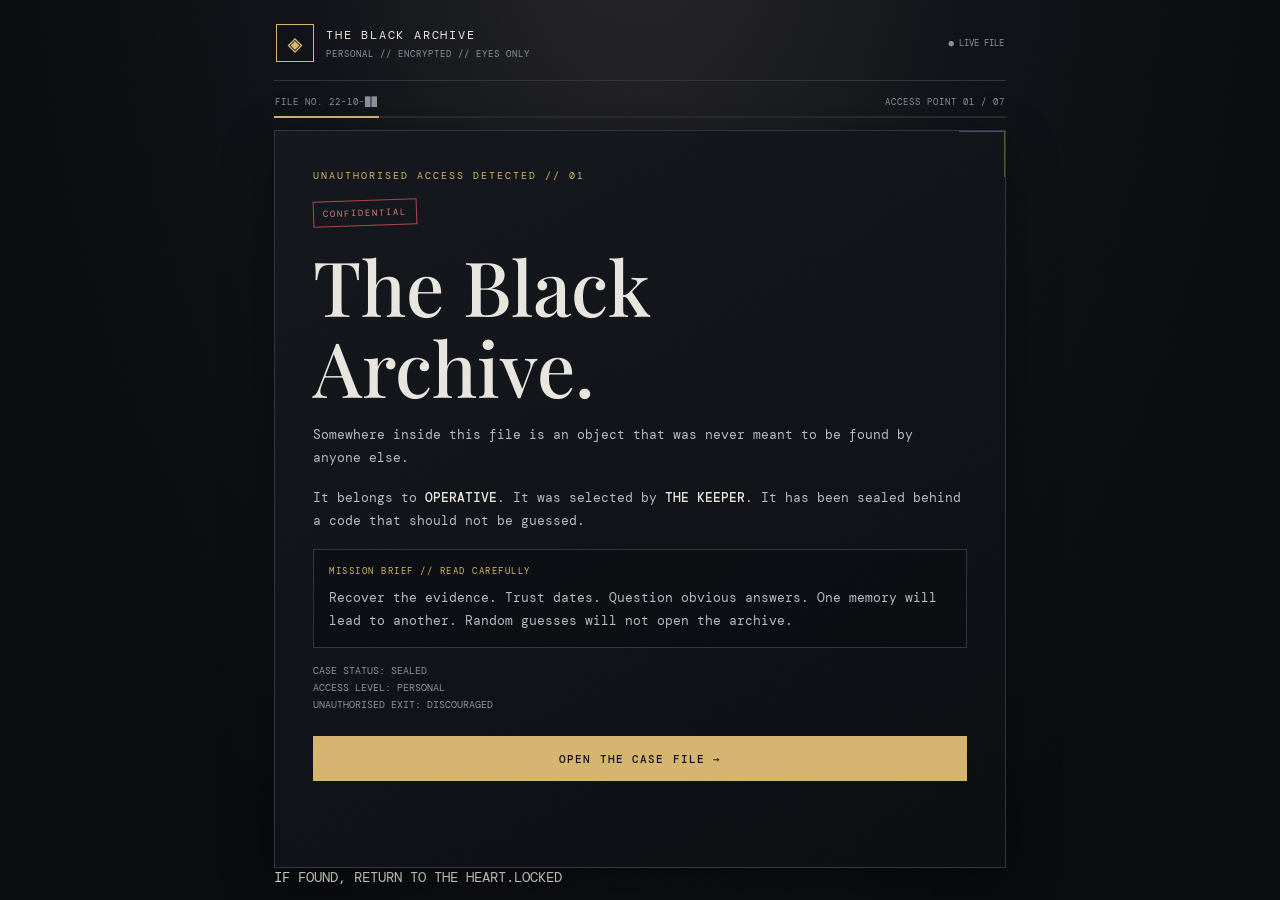
==== index.html @ a1a379ac "Add files via upload" ====
<!doctype html>
<html lang="en"><head>
<meta charset="utf-8"><meta name="viewport" content="width=device-width,initial-scale=1,viewport-fit=cover">
<meta name="theme-color" content="#090b0e"><title>THE BLACK ARCHIVE // CASE 2210</title>
<link rel="preconnect" href="https://fonts.googleapis.com"><link href="https://fonts.googleapis.com/css2?family=DM+Mono:wght@400;500&family=Playfair+Display:wght@500;600;700&display=swap" rel="stylesheet">
<link rel="stylesheet" href="style.css"></head>
<body><div class="grain"></div><main class="shell">
<header class="masthead"><div class="seal">◈</div><div class="mastcopy">THE BLACK ARCHIVE<small>PERSONAL // ENCRYPTED // EYES ONLY</small></div><div class="live">● LIVE FILE</div></header>
<div class="case-strip"><span>FILE NO. 22-10-██</span><span id="progressText">ACCESS POINT 01 / 07</span></div><div class="track"><div id="progressBar"></div></div>
<section id="stage" class="stage" aria-live="polite"></section>
<footer><span>IF FOUND, RETURN TO THE HEART.</span><span id="footerStatus">LOCKED</span></footer>
</main><script src="script.js"></script></body></html>
---- style.css ----
*{box-sizing:border-box} :root{--bg:#090b0e;--panel:#101318;--line:#303640;--text:#e9e6df;--muted:#8b929d;--gold:#d6b66f;--red:#a94949;--green:#83b89a}
body{margin:0;min-height:100vh;color:var(--text);font:14px "DM Mono",monospace;background:radial-gradient(ellipse at 50% -15%,#29282a,#111318 38%,#090b0e 78%)}
.grain{pointer-events:none;position:fixed;inset:0;opacity:.045;z-index:5;background-image:url("data:image/svg+xml,%3Csvg xmlns='http://www.w3.org/2000/svg'%3E%3Cfilter id='n'%3E%3CfeTurbulence type='fractalNoise' baseFrequency='.8' numOctaves='3'/%3E%3C/filter%3E%3Crect width='100%25' height='100%25' filter='url(%23n)' opacity='.5'/%3E%3C/svg%3E")}
.shell{width:min(760px,100%);min-height:100svh;margin:auto;padding:14px;display:flex;flex-direction:column}.masthead{display:flex;align-items:center;gap:12px;padding:10px 2px 18px;border-bottom:1px solid var(--line)}
.seal{width:38px;height:38px;border:1px solid var(--gold);display:grid;place-items:center;color:var(--gold);font-size:25px;flex-shrink:0}.mastcopy{font-size:12px;letter-spacing:1.8px}.mastcopy small{display:block;color:var(--muted);font-size:9px;letter-spacing:1px;margin-top:5px}.live{margin-left:auto;color:var(--muted);font-size:9px;white-space:nowrap}
.case-strip{display:flex;justify-content:space-between;gap:10px;padding:15px 1px 8px;color:var(--muted);font-size:9px;letter-spacing:1px}.track{height:2px;background:#262b32;margin-bottom:12px}.track div{height:100%;width:0;background:var(--gold);transition:width .3s}
.stage{flex:1;border:1px solid var(--line);background:linear-gradient(150deg,#15181ef7,#0c0e12fa);padding:clamp(20px,5vw,38px);position:relative;min-height:570px;box-shadow:0 15px 50px #0005}.stage:before{content:"";position:absolute;right:0;top:0;width:45px;height:45px;border-top:1px solid #5d5136;border-right:1px solid #5d5136;pointer-events:none}
.eyebrow{color:var(--gold);font-size:10px;letter-spacing:2px;text-transform:uppercase;margin:0 0 15px}h1,h2{font-family:"Playfair Display",Georgia,serif;font-weight:500;line-height:1.06;margin:0 0 16px}h1{font-size:clamp(42px,11vw,76px)}h2{font-size:clamp(31px,8vw,49px)}
p{color:#b8bbc1;line-height:1.8;margin:10px 0 16px;font-size:13px}strong{color:var(--text);font-weight:500}.small{font-size:10px;color:var(--muted);line-height:1.7}.stamp{display:inline-block;border:1px solid var(--red);color:#d27a7a;padding:6px 9px;font-size:9px;letter-spacing:2px;transform:rotate(-2deg);margin:3px 0 20px}
.panel{border:1px solid var(--line);background:#090b0e80;padding:15px;margin:14px 0}.panel-label{font-size:9px;letter-spacing:1.5px;color:var(--gold);margin-bottom:9px}.rule{height:1px;background:var(--line);margin:22px 0}
button{font:11px "DM Mono",monospace;letter-spacing:1.1px;text-transform:uppercase;color:var(--text);border:1px solid #5d5748;background:#17191d;padding:14px 16px;cursor:pointer;transition:.18s;width:100%;margin:7px 0 0;min-height:45px}button:hover{background:#28251d;border-color:var(--gold)}button.primary{background:var(--gold);border-color:var(--gold);color:#111;font-weight:500}button:disabled{opacity:.4}
input[type=text],input[type=password]{width:100%;background:#080a0d;color:var(--text);border:1px solid #3b414b;padding:14px 12px;font:13px "DM Mono",monospace;margin:8px 0 10px;border-radius:0}input:focus{outline:1px solid var(--gold)}
label{display:block;color:#c5c6c8;font-size:11px;margin:14px 0 3px}.feedback{min-height:20px;color:var(--red);font-size:11px;line-height:1.6;margin-top:9px}.feedback.good{color:var(--green)}
.options{display:grid;gap:8px;margin:18px 0}.option{text-align:left;text-transform:none;letter-spacing:0;margin:0;display:flex;gap:12px;align-items:center;line-height:1.5}.letter{color:var(--gold);border:1px solid #4d4a40;width:25px;height:25px;display:grid;place-items:center;flex-shrink:0}
.quote{font:clamp(20px,5vw,27px)/1.9 "Playfair Display",Georgia,serif;color:#e8e1d3}.quote input{display:inline-block;width:95px;padding:5px 2px;text-align:center;background:#090b0e;border:0;border-bottom:1px solid var(--gold);color:var(--gold);font:16px "DM Mono",monospace;margin:0 3px}.quote input:nth-of-type(2){width:90px}
.memory-list{display:grid;gap:8px;margin:18px 0}.memory{display:flex;align-items:center;gap:8px;border:1px solid var(--line);background:#0c0e12;padding:10px}.memory-text{flex:1;font-size:10px;line-height:1.5}.memory-date{font-size:10px;color:var(--gold);white-space:nowrap}.move{display:flex;gap:3px}.move button{width:30px;min-width:30px;min-height:30px;padding:0;margin:0}
.photo-board{width:min(330px,100%);aspect-ratio:1;display:grid;grid-template-columns:repeat(3,1fr);gap:3px;background:#050608;padding:4px;border:1px solid var(--line);margin:18px auto}.tile{padding:0;margin:0;min-height:0;border:1px solid #333;background-repeat:no-repeat;background-size:300% 300%;aspect-ratio:1;position:relative}.tile.selected{outline:2px solid var(--gold);outline-offset:-3px}.hint{color:#777f8b;font-size:10px;line-height:1.6}.unlock{font-size:clamp(36px,10vw,58px);letter-spacing:10px;text-align:center;color:var(--gold);padding:18px 0}.footer{display:flex;justify-content:space-between;gap:8px;color:#656b74;font-size:8px;letter-spacing:1px;padding:16px 2px 5px}.center{text-align:center}
@media(max-width:480px){.shell{padding:10px}.stage{padding:22px 16px;min-height:500px}.memory-date{font-size:9px}.memory-text{font-size:9px}}@media(prefers-reduced-motion:reduce){*{transition:none!important}}
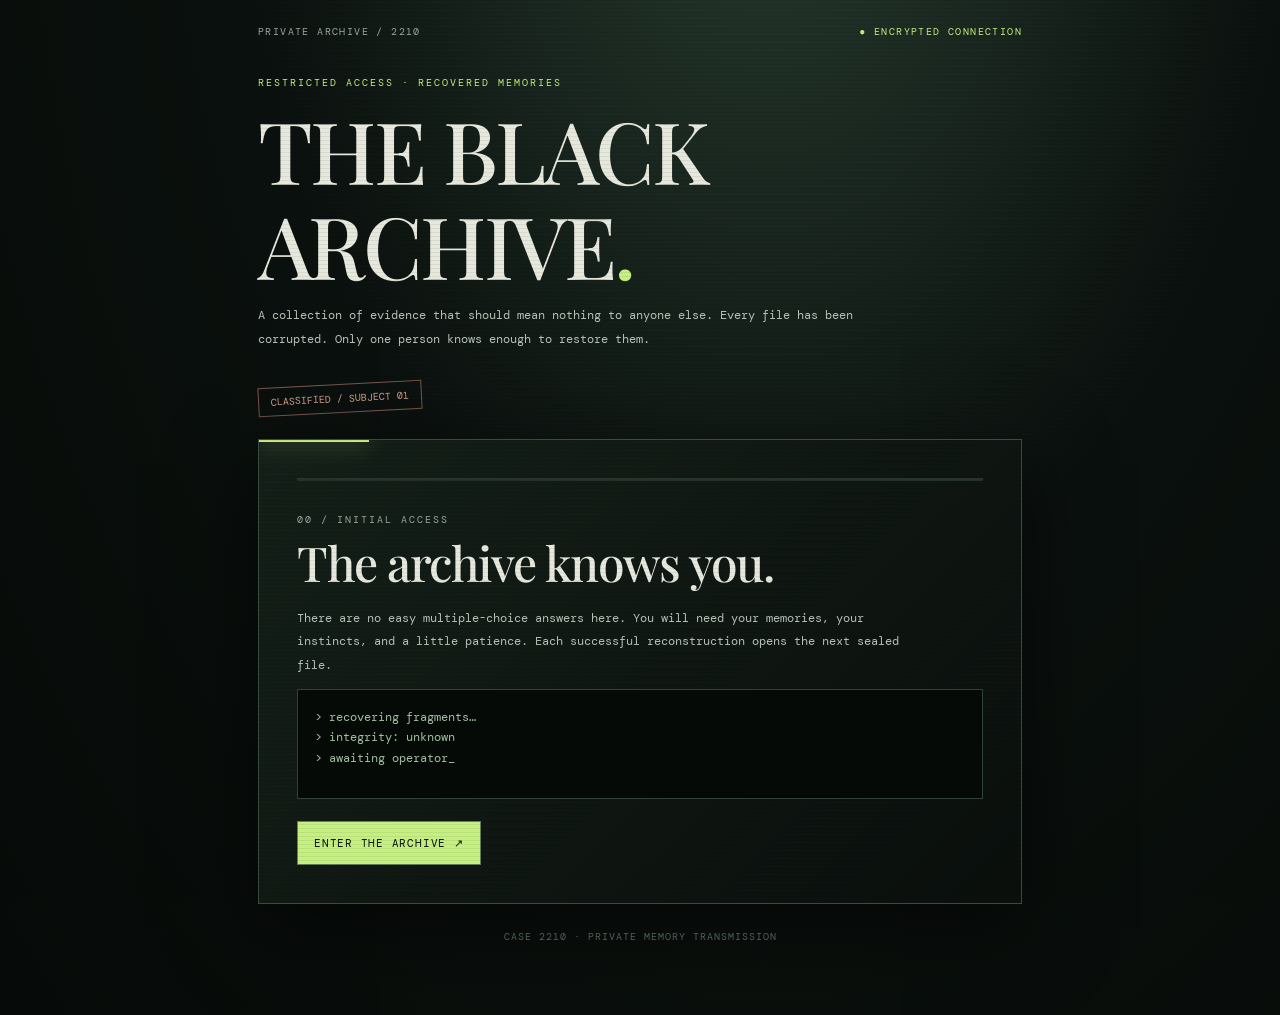
==== commit c27e8485: "Add files via upload" ====
--- a/index.html
+++ b/index.html
@@ -1,12 +1,38 @@
-<!doctype html>
-<html lang="en"><head>
-<meta charset="utf-8"><meta name="viewport" content="width=device-width,initial-scale=1,viewport-fit=cover">
-<meta name="theme-color" content="#090b0e"><title>THE BLACK ARCHIVE // CASE 2210</title>
-<link rel="preconnect" href="https://fonts.googleapis.com"><link href="https://fonts.googleapis.com/css2?family=DM+Mono:wght@400;500&family=Playfair+Display:wght@500;600;700&display=swap" rel="stylesheet">
-<link rel="stylesheet" href="style.css"></head>
-<body><div class="grain"></div><main class="shell">
-<header class="masthead"><div class="seal">◈</div><div class="mastcopy">THE BLACK ARCHIVE<small>PERSONAL // ENCRYPTED // EYES ONLY</small></div><div class="live">● LIVE FILE</div></header>
-<div class="case-strip"><span>FILE NO. 22-10-██</span><span id="progressText">ACCESS POINT 01 / 07</span></div><div class="track"><div id="progressBar"></div></div>
-<section id="stage" class="stage" aria-live="polite"></section>
-<footer><span>IF FOUND, RETURN TO THE HEART.</span><span id="footerStatus">LOCKED</span></footer>
-</main><script src="script.js"></script></body></html>+<!doctype html><html lang="en"><head><meta charset="utf-8"><meta name="viewport" content="width=device-width,initial-scale=1"><meta name="theme-color" content="#090e0c"><title>THE BLACK ARCHIVE // CASE 2210</title><style>
+@import url('https://fonts.googleapis.com/css2?family=DM+Mono:wght@400;500&family=Playfair+Display:wght@500;600&display=swap');
+:root{--bg:#090d0b;--fg:#e6e8dd;--dim:#9aa99d;--green:#c5ef82;--line:#3a4c40;--red:#ff8d80}*{box-sizing:border-box}body{margin:0;min-height:100vh;color:var(--fg);font:12px/1.7 'DM Mono',monospace;background:radial-gradient(ellipse at 60% -20%,#283c30 0%,#0b110e 48%,#060a08 100%)}body:before{content:"";pointer-events:none;position:fixed;inset:0;opacity:.12;background:repeating-linear-gradient(0deg,transparent 0 3px,#000 4px);z-index:8}header,.wrap{max-width:800px;margin:auto;padding-left:18px;padding-right:18px}header{padding-top:23px;display:flex;justify-content:space-between;gap:12px;font-size:10px;color:var(--dim);letter-spacing:.14em}.live{color:var(--green)}.live:before{content:'● ';animation:blink 1.6s infinite}@keyframes blink{50%{opacity:.25}}.wrap{padding-top:34px;padding-bottom:70px}.eyebrow{color:var(--green);letter-spacing:.2em;font-size:10px;text-transform:uppercase}h1,h2{font-family:'Playfair Display',Georgia,serif;font-weight:500;line-height:1.1;letter-spacing:-.03em}h1{font-size:clamp(48px,10vw,86px);margin:12px 0}h2{font-size:clamp(30px,6vw,48px);margin:8px 0 18px}.intro,.prompt{color:#b8c3b8;line-height:1.95;max-width:610px}.intro{margin-bottom:25px}.stamp{display:inline-block;color:#d7a18d;border:1px solid #79574e;transform:rotate(-3deg);padding:5px 12px;margin:8px 0 26px;font-size:10px}.panel{border:1px solid var(--line);background:linear-gradient(135deg,#152019f7,#0a0f0cf7);padding:clamp(20px,5vw,38px);box-shadow:0 25px 80px #0008;position:relative;overflow:hidden}.panel:before{content:'';position:absolute;top:0;left:0;width:110px;height:2px;background:var(--green);box-shadow:0 0 22px var(--green)}.progress{height:3px;background:#26342b;margin-bottom:30px}.progress>div{height:100%;width:0;background:var(--green);box-shadow:0 0 16px #c5ef82aa;transition:width .65s}.step{display:none}.step.active{display:block;animation:reveal .6s cubic-bezier(.2,.8,.2,1) both}@keyframes reveal{from{opacity:0;transform:translateY(18px);filter:blur(5px)}to{opacity:1;transform:none;filter:blur(0)}}.kicker{color:var(--dim);letter-spacing:.2em;font-size:10px;text-transform:uppercase}.btn,.move{cursor:pointer;background:transparent;color:var(--green);border:1px solid #65805d;font:11px 'DM Mono',monospace;letter-spacing:.07em;padding:13px 16px;min-height:44px;transition:transform .2s,background .2s,color .2s,border .2s}.btn:hover,.btn:focus-visible,.move:hover{background:var(--green);color:#071009;transform:translateY(-2px)}.btn.primary{background:var(--green);color:#081109}.btn.primary:hover{background:#e1ffb6}.actions{display:flex;gap:10px;flex-wrap:wrap;margin-top:22px}.actions .btn{flex:0 1 auto}.field{margin:16px 0}.field label{display:block;color:var(--dim);font-size:10px;text-transform:uppercase;letter-spacing:.08em;margin-bottom:7px}input{width:100%;min-height:48px;padding:13px;color:var(--fg);background:#080d09;border:1px solid #425448;border-radius:0;font:13px 'DM Mono',monospace;outline:none}input:focus{border-color:var(--green);box-shadow:0 0 0 2px #c5ef8220}input::placeholder{color:#637368}.evidence{padding:18px;background:#090f0b;border:1px dashed #566b59;margin:20px 0;line-height:2;color:#e1e8dc}.muted{color:var(--dim);font-size:10px;line-height:1.8}.feedback{min-height:22px;margin:12px 0;color:var(--red);font-size:11px}.feedback.ok{color:var(--green)}.order{display:grid;gap:8px;margin:20px 0}.record{display:flex;align-items:center;justify-content:space-between;gap:8px;border:1px solid #34473a;padding:10px;background:#0b120d;animation:reveal .25s both}.record .txt{flex:1;font-size:11px}.record .txt small{display:block;color:var(--green);font-size:9px}.moves{display:flex;gap:4px}.move{width:36px;padding:5px;font-size:17px}.move:disabled{opacity:.3;cursor:default}.photo-grid{max-width:440px;margin:18px auto;display:grid;grid-template-columns:repeat(3,minmax(0,1fr));gap:5px;touch-action:manipulation}.tile{aspect-ratio:1;border:1px solid #718374;background-color:#17231b;position:relative;cursor:pointer;transition:transform .2s,border .2s,filter .2s;overflow:hidden;min-width:0}.tile.selected{border:3px solid var(--green);transform:scale(.95);filter:brightness(1.2)}.tile.swapped{animation:pop .3s ease}@keyframes pop{50%{transform:scale(1.05)}}.tile span{position:absolute;top:4px;left:5px;font:10px 'DM Mono',monospace;background:#050805cc;padding:1px 5px;color:#fff}.warning{display:none;border:1px dashed #9a674f;color:#e7b49e;padding:14px;margin:14px 0;font-size:11px}.warning.visible{display:block}.terminal{white-space:pre-line;background:#060a07;border:1px solid #314337;padding:17px;color:#a5c3a3;min-height:110px}.hint{color:#e3bc8f;margin-top:12px;font-size:11px}.flash{animation:shake .3s}@keyframes shake{25%,75%{transform:translateX(-4px)}50%{transform:translateX(4px)}}.lock{font-size:clamp(40px,11vw,78px);letter-spacing:.3em;color:var(--green);text-shadow:0 0 25px #c5ef8270;margin:20px 0}.note{border-left:2px solid #728f73;padding:10px 15px;color:#becabd;margin:18px 0}.final-note{display:none}.final-note.visible{display:block;animation:reveal .6s both}footer{text-align:center;margin-top:24px;color:#687b6c;font-size:10px;letter-spacing:.1em}@media(max-width:520px){header{font-size:8px}.panel{padding:21px 16px}.actions .btn{flex:1}.record .txt{font-size:10px}}@media(prefers-reduced-motion:reduce){*,*:before,*:after{animation:none!important;transition:none!important;scroll-behavior:auto!important}}
+</style></head><body><header><span>PRIVATE ARCHIVE / 2210</span><span class="live">ENCRYPTED CONNECTION</span></header><main class="wrap"><div class="eyebrow">Restricted access · recovered memories</div><h1>THE BLACK<br>ARCHIVE<span style="color:var(--green)">.</span></h1><p class="intro">A collection of evidence that should mean nothing to anyone else. Every file has been corrupted. Only one person knows enough to restore them.</p><div class="stamp">CLASSIFIED / SUBJECT 01</div><article class="panel"><div class="progress"><div id="bar"></div></div>
+<section class="step active" data-n="0"><div class="kicker">00 / Initial access</div><h2>The archive knows you.</h2><p class="prompt">There are no easy multiple-choice answers here. You will need your memories, your instincts, and a little patience. Each successful reconstruction opens the next sealed file.</p><div class="terminal" id="boot">&gt; recovering fragments…<br>&gt; integrity: unknown<br>&gt; awaiting operator_</div><div class="actions"><button class="btn primary" onclick="go(1)">ENTER THE ARCHIVE ↗</button></div></section>
+<section class="step" data-n="1"><div class="kicker">01 / Corrupted message</div><h2>Five missing fragments.</h2><p class="prompt">On 9 March 2022, a sentence was written for you. The archive has retained only the scaffolding. Restore its five missing words exactly as originally written, in sequence.</p><div class="evidence">“You know what would be perfect, being <b>[01]</b> to the <b>[02]</b> world and just hearing your words and your <b>[03]</b> and <b>[04]</b> to you <b>[05]</b>.”</div><div class="field"><label>Five words, separated by commas</label><input id="quote" autocomplete="off" placeholder="fragment 1, fragment 2, ..."></div><div class="feedback" id="f1"></div><div class="actions"><button class="btn" onclick="hint('h1','Think of shutting out the world so that only one person can be heard.')">UNSEAL HINT</button><button class="btn primary" onclick="quoteCheck()">RESTORE TRANSMISSION</button></div><div class="hint" id="h1"></div></section>
+<section class="step" data-n="2"><div class="kicker">02 / The painted canvas</div><h2>Two hands. Two dates.</h2><p class="prompt">A canvas carries two handprints. The left marks the beginning of conversation; the right marks the beginning of the relationship. Enter the two dates in their original order. No dates survived in the archive.</p><div class="field"><label>Left handprint — DD-MM-YY</label><input id="d1" placeholder="DD-MM-YY" inputmode="numeric"></div><div class="field"><label>Right handprint — DD-MM-YY</label><input id="d2" placeholder="DD-MM-YY" inputmode="numeric"></div><div class="feedback" id="f2"></div><div class="actions"><button class="btn primary" onclick="datesCheck()">AUTHENTICATE CANVAS</button></div></section>
+<section class="step" data-n="3"><div class="kicker">03 / Timeline reconstruction</div><h2>Time is out of order.</h2><p class="prompt">Eight recovered events. No timestamps. Arrange them from earliest to latest using the arrows. Two events are particularly close together—don't mix them up.</p><div class="order" id="order"></div><div class="feedback" id="f3"></div><div class="actions"><button class="btn" onclick="shuffleOrder()">SCRAMBLE AGAIN</button><button class="btn primary" onclick="orderCheck()">VERIFY CHRONOLOGY</button></div></section>
+<section class="step" data-n="4"><div class="kicker">04 / A coded receipt</div><h2>Seven numbers. One place.</h2><p class="prompt">A restaurant name was encrypted using A1Z26, where A=1, B=2, through Z=26. Decode it, then recall the particular dish that made this place memorable.</p><div class="evidence" style="font-size:clamp(16px,4vw,25px);letter-spacing:.13em;color:var(--green)">18 · 9 · 7 · 22 · 5 · 4 · 1</div><div class="field"><label>Restaurant</label><input id="rest" autocomplete="off" placeholder="decoded location"></div><div class="field"><label>Exact dish</label><input id="dish" autocomplete="off" placeholder="dish name"></div><div class="feedback" id="f4"></div><div class="actions"><button class="btn primary" onclick="receiptCheck()">MATCH RECEIPT</button></div></section>
+<section class="step" data-n="5"><div class="kicker">05 / Sensory archive</div><h2>What remains when details fade?</h2><p class="prompt">Three unlabelled records were found. Each has one answer. There is no word bank.</p><div class="field"><label>Record A — A dance clip you kept returning to. What song?</label><input id="song" autocomplete="off" placeholder="song title"></div><div class="field"><label>Record B — A drink you used to bring her. What was it?</label><input id="drink" autocomplete="off" placeholder="drink name"></div><div class="field"><label>Record C — The car in which she learned to drive. Which model?</label><input id="car" autocomplete="off" placeholder="car model"></div><div class="feedback" id="f5"></div><div class="actions"><button class="btn" onclick="hint('h5','Think: a pop song, a drink with chewy bits, and a small hatchback.')">UNSEAL HINT</button><button class="btn primary" onclick="sensoryCheck()">CROSS-REFERENCE</button></div><div class="hint" id="h5"></div></section>
+<section class="step" data-n="6"><div class="kicker">06 / Location reconstruction</div><h2>The moment before.</h2><p class="prompt">A kiss, a journey, a date in early April 2022. Name the specific place within the vehicle where it happened. Two words are enough.</p><div class="field"><label>Location within the vehicle</label><input id="location" autocomplete="off" placeholder="where exactly?"></div><div class="feedback" id="f6"></div><div class="actions"><button class="btn primary" onclick="locationCheck()">SEAL TESTIMONY</button></div></section>
+<section class="step" data-n="7"><div class="kicker">07 / Photographic evidence</div><h2>Nine pieces. One memory.</h2><p class="prompt">Tap any two tiles to swap their positions. Reassemble the photograph until its edges meet. The tiny tile numbers are their original positions and can be hidden for an extra challenge.</p><div class="warning" id="photoError"></div><div class="photo-grid" id="photoGrid" aria-label="Nine-piece photo puzzle"></div><div class="muted" style="text-align:center">TAP TILE → TAP DESTINATION · NO DRAGGING REQUIRED</div><div class="feedback" id="f7"></div><div class="actions"><button class="btn" onclick="mixTiles()">RE-SCRAMBLE</button><button class="btn" onclick="toggleNumbers()" id="numberButton">HIDE TILE NUMBERS</button><button class="btn primary" onclick="photoCheck()">RESTORE IMAGE</button></div></section>
+<section class="step" data-n="8"><div class="kicker">08 / The final extraction</div><h2>The code is scattered.</h2><p class="prompt">Four memories contain four digits. Use each instruction exactly once, in order. No answer appears in the archive itself.</p><div class="note">I. Last digit of the day of your first date.<br>II. Last digit of the day of your first kiss.<br>III. Calendar number of the month you first spoke.<br>IV. Last digit of the day the relationship became official.</div><div class="field"><label>Four-digit physical access sequence</label><input id="pin" type="text" inputmode="numeric" maxlength="4" placeholder="••••" autocomplete="off"></div><div class="feedback" id="f8"></div><div class="actions"><button class="btn primary" onclick="pinCheck()">OPEN FINAL FILE</button></div></section>
+<section class="step" data-n="9"><div class="kicker">09 / Identity verified</div><h2>You found your way back.</h2><p class="prompt">It was never about the evidence. It was about everything the evidence couldn't possibly hold.</p><div class="terminal">&gt; all fragments recovered<br>&gt; timeline integrity: 100%<br>&gt; operator: verified<br>&gt; physical lock: ready</div><div class="eyebrow" style="margin-top:25px">Your physical lock code</div><div class="lock" id="lockOutput"></div><p class="prompt">Use this sequence on the birthday box. One final transmission remains.</p><div class="actions"><button class="btn" onclick="go(0)">REPLAY ARCHIVE</button><button class="btn primary" onclick="document.getElementById('finalNote').classList.add('visible')">OPEN TRANSMISSION</button></div><div class="note final-note" id="finalNote">Happy birthday, my favourite person. The clues were never the treasure. Every tiny moment we shared was. I love you.</div></section>
+</article><footer>CASE 2210 · PRIVATE MEMORY TRANSMISSION</footer></main><script>
+const CONFIG={photo:'assets/memory.jpg',lock:'1327'};
+const $=id=>document.getElementById(id);const norm=s=>(s||'').toLowerCase().trim().replace(/[’']/g,'').replace(/\s+/g,' ');let step=0,photoOrder=[],selected=null,photoReady=false,showNumbers=true;
+function go(n){step=n;document.querySelectorAll('.step').forEach(x=>x.classList.toggle('active',+x.dataset.n===n));$('bar').style.width=(n/9*100)+'%';if(n===3)drawOrder();if(n===7)initPhoto();if(n===9)$('lockOutput').textContent=CONFIG.lock;window.scrollTo({top:0,behavior:'smooth'})}
+function error(id,msg){$(id).textContent=msg;$(id).classList.remove('ok');const p=$(id).closest('.step');p.classList.remove('flash');void p.offsetWidth;p.classList.add('flash')}
+function ok(id,msg,n){$(id).textContent=msg;$(id).classList.add('ok');setTimeout(()=>go(n),750)}
+function hint(id,msg){$(id).textContent=msg}
+function quoteCheck(){let a=$('quote').value.split(',').map(norm);a.length===5&&['deaf','entire','voice','listening','breathe'].every((v,i)=>a[i]===v)?ok('f1','Recovered. Opening the next file…',2):error('f1','The transcript does not match. Five exact words, separated by commas.')}
+function datesCheck(){let a=$('d1').value.trim().replace(/\//g,'-'),b=$('d2').value.trim().replace(/\//g,'-');a==='05-02-22'&&b==='17-03-22'?ok('f2','Canvas authenticated.',3):error('f2','Handprint dates do not match the evidence.')}
+const events=['Our first messages.','We became official.','Our first date.','Our first kiss.','She ran away, and I came to console her.','My first visit to her house.','I surprised her by picking her up outside her house.','The Mehrangarh trip.'];let order=[];
+function shuffleOrder(){order=[0,1,2,3,4,5,6,7];for(let i=order.length-1;i>0;i--){let j=Math.floor(Math.random()*(i+1));[order[i],order[j]]=[order[j],order[i]]}if(order.every((v,i)=>v===i))[order[0],order[1]]=[order[1],order[0]];drawOrder()}
+function drawOrder(){if(!order.length){shuffleOrder();return}let box=$('order');box.innerHTML='';order.forEach((v,i)=>{let row=document.createElement('div');row.className='record';let label=document.createElement('div');label.className='txt';label.innerHTML='<small>RECORD '+String(i+1).padStart(2,'0')+'</small>';label.appendChild(document.createTextNode(events[v]));let tools=document.createElement('div');tools.className='moves';[-1,1].forEach(d=>{let b=document.createElement('button');b.className='move';b.textContent=d===-1?'↑':'↓';b.disabled=i+d<0||i+d>=order.length;b.setAttribute('aria-label',d===-1?'Move event up':'Move event down');b.onclick=()=>{[order[i],order[i+d]]=[order[i+d],order[i]];drawOrder()};tools.appendChild(b)});row.append(label,tools);box.appendChild(row)})}
+function orderCheck(){order.every((v,i)=>v===i)?ok('f3','Chronology restored.',4):error('f3','Timeline inconsistent. Reconsider which memories came first.')}
+function receiptCheck(){norm($('rest').value)==='rigveda'&&norm($('dish').value)==='paneer peshawari'?ok('f4','Receipt authenticated.',5):error('f4','One or both identifiers are incorrect.')}
+function sensoryCheck(){norm($('song').value)==='shivers'&&norm($('drink').value).replace('-',' ')==='mogu mogu'&&['wagon r','wagonr','wagon-r'].includes(norm($('car').value))?ok('f5','All three memories verified.',6):error('f5','At least one sensory record is wrong. Check the precise names.')}
+function locationCheck(){['back seat of a cab','backseat of a cab','back seat of cab','back seat','backseat','back seat of the cab','back of a cab','back seat of a taxi','backseat of taxi'].includes(norm($('location').value))?ok('f6','Location verified.',7):error('f6','Be more specific about where you were sitting.')}
+function initPhoto(){if(photoReady)return;photoReady=true;const image=new Image();image.onload=()=>{photoMissing(false);mixTiles()};image.onerror=()=>{photoMissing(true);mixTiles()};image.src=CONFIG.photo+'?v=2'}
+function photoMissing(missing){const w=$('photoError');w.classList.toggle('visible',missing);if(missing)w.textContent='PHOTO NOT FOUND. Check that the repository contains assets/memory.jpg exactly (case-sensitive). Open YOUR-SITE-URL/assets/memory.jpg directly. If it shows 404, the file is missing, named differently, or in the wrong folder. You can still test the tile mechanic, but add the image before sharing the site.'}
+function mixTiles(){photoOrder=[0,1,2,3,4,5,6,7,8];for(let i=8;i>0;i--){let j=Math.floor(Math.random()*(i+1));[photoOrder[i],photoOrder[j]]=[photoOrder[j],photoOrder[i]]}if(photoOrder.every((v,i)=>v===i))[photoOrder[0],photoOrder[1]]=[photoOrder[1],photoOrder[0]];selected=null;drawTiles()}
+function drawTiles(){const box=$('photoGrid');box.innerHTML='';photoOrder.forEach((v,i)=>{const b=document.createElement('button');b.className='tile'+(selected===i?' selected':'');b.setAttribute('aria-label','Image fragment '+(i+1));if(!$('photoError').classList.contains('visible')){b.style.backgroundImage=`url("${CONFIG.photo}")`;b.style.backgroundSize='300% 300%';b.style.backgroundPosition=`${(v%3)*50}% ${Math.floor(v/3)*50}%`}else b.style.background='linear-gradient(130deg,#1b3224,#0a120d)';if(showNumbers){let n=document.createElement('span');n.textContent=v+1;b.appendChild(n)}b.onclick=()=>{if(selected===null){selected=i;drawTiles();return}if(selected===i){selected=null;drawTiles();return}[photoOrder[selected],photoOrder[i]]=[photoOrder[i],photoOrder[selected]];selected=null;drawTiles();box.children[i].classList.add('swapped')};box.appendChild(b)})}
+function toggleNumbers(){showNumbers=!showNumbers;$('numberButton').textContent=showNumbers?'HIDE TILE NUMBERS':'SHOW TILE NUMBERS';drawTiles()}
+function photoCheck(){photoOrder.every((v,i)=>v===i)?ok('f7','Image reconstructed.',8):error('f7','Some fragments are still misplaced.')}
+function pinCheck(){$('pin').value.trim()===CONFIG.lock?ok('f8','Code accepted. Unlocking final record…',9):error('f8','Access denied. Check all four extraction rules.')}
+</script></body></html>
